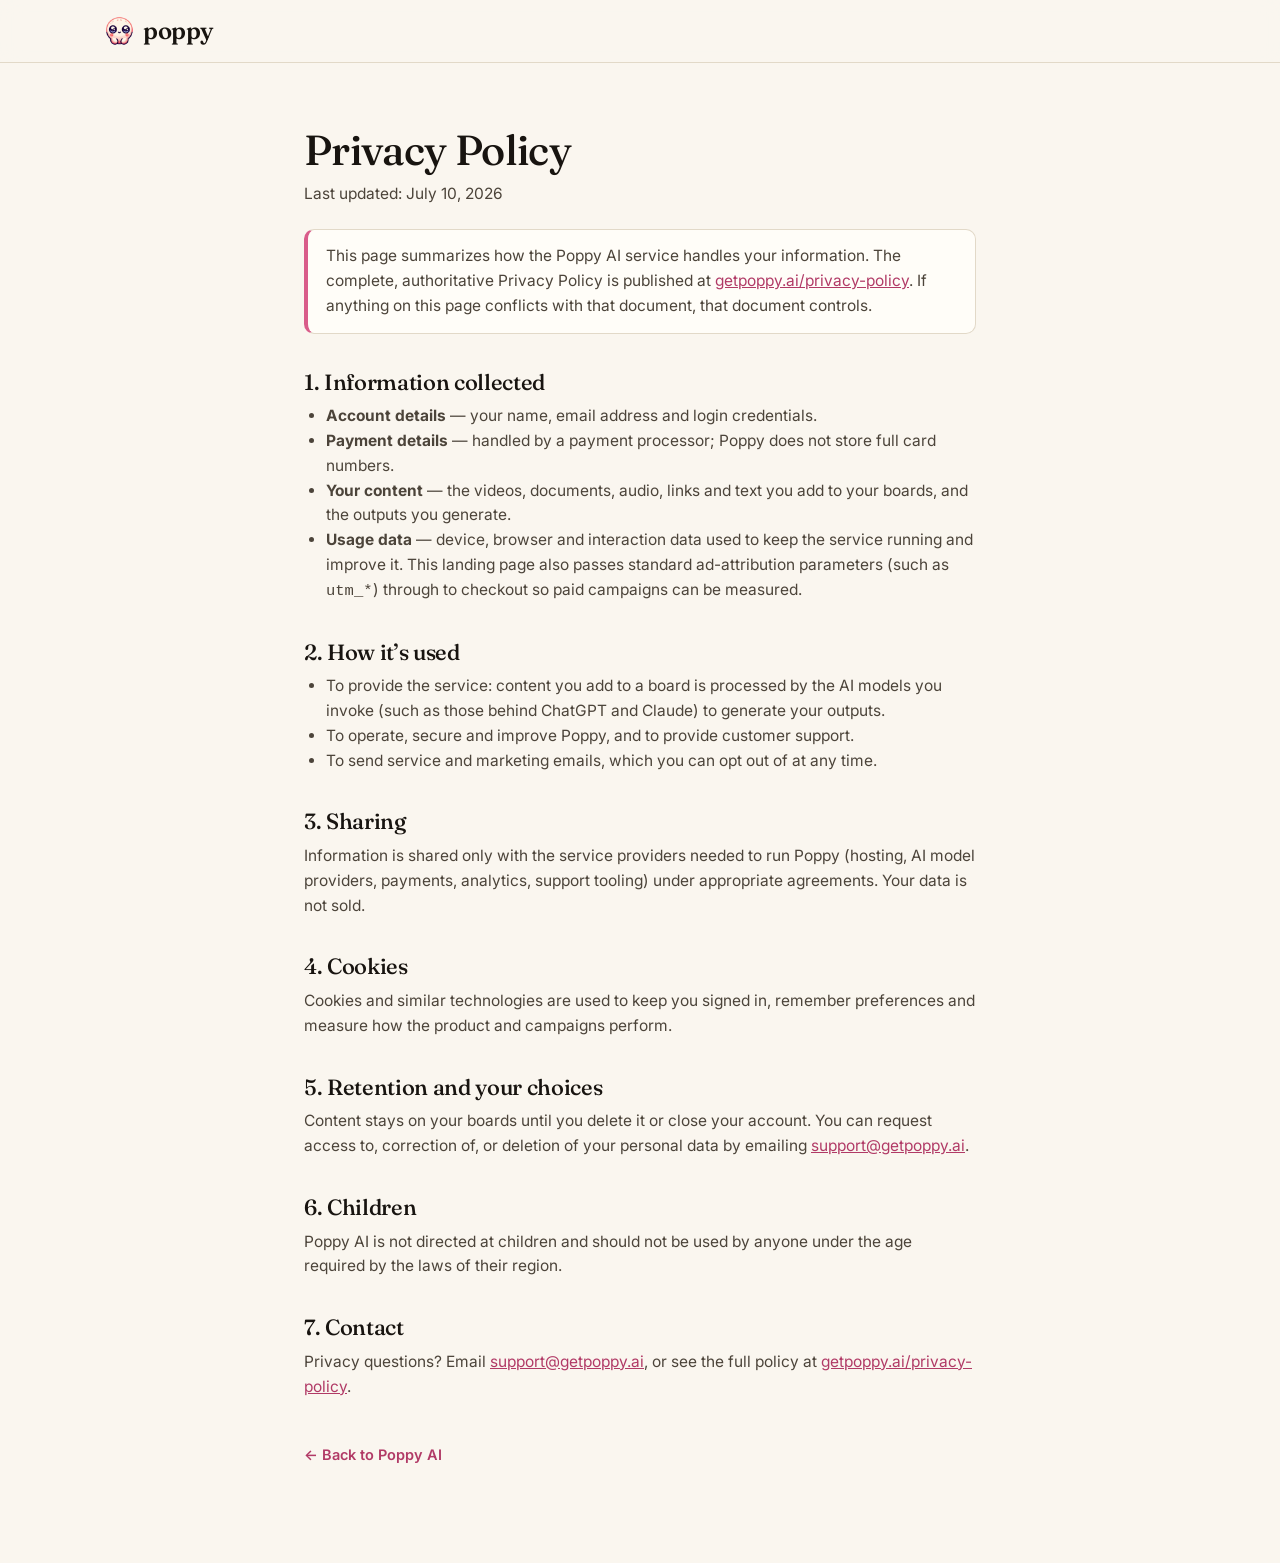
==== privacy.html @ 2a1e5ab4 "Rebrand to Poppy pink, add interactive demo board, autoplay video testimonials, legal pages - Warm p" ====
<!DOCTYPE html>
<html lang="en">
<head>
<meta charset="UTF-8">
<meta name="viewport" content="width=device-width, initial-scale=1.0">
<title>Privacy Policy — Poppy AI</title>
<meta name="description" content="Privacy Policy for Poppy AI.">
<meta name="robots" content="noindex">
<meta name="theme-color" content="#faf6ef">
<link rel="icon" type="image/png" href="poppy-logo.png">
<link rel="preconnect" href="https://fonts.googleapis.com">
<link rel="preconnect" href="https://fonts.gstatic.com" crossorigin>
<link href="https://fonts.googleapis.com/css2?family=Fraunces:opsz,wght@9..144,400;9..144,500;9..144,600&family=Inter:wght@400;500;600;700&display=swap" rel="stylesheet">
<link rel="stylesheet" href="styles.css">
</head>
<body>

<header class="nav">
  <div class="nav-inner">
    <a class="logo" href="index.html" aria-label="Poppy AI">
      <img class="logo-img" src="poppy-logo.png" alt="" width="30" height="30">
      poppy
    </a>
  </div>
</header>

<main class="wrap wrap-narrow legal">
  <h1>Privacy Policy</h1>
  <p class="legal-updated">Last updated: July 10, 2026</p>

  <p class="legal-note">This page summarizes how the Poppy AI service handles your information. The
  complete, authoritative Privacy Policy is published at
  <a href="https://getpoppy.ai/privacy-policy" target="_blank" rel="noopener">getpoppy.ai/privacy-policy</a>.
  If anything on this page conflicts with that document, that document controls.</p>

  <h2>1. Information collected</h2>
  <ul>
    <li><strong>Account details</strong> — your name, email address and login credentials.</li>
    <li><strong>Payment details</strong> — handled by a payment processor; Poppy does not store full
    card numbers.</li>
    <li><strong>Your content</strong> — the videos, documents, audio, links and text you add to your
    boards, and the outputs you generate.</li>
    <li><strong>Usage data</strong> — device, browser and interaction data used to keep the service
    running and improve it. This landing page also passes standard ad-attribution parameters
    (such as <code>utm_*</code>) through to checkout so paid campaigns can be measured.</li>
  </ul>

  <h2>2. How it’s used</h2>
  <ul>
    <li>To provide the service: content you add to a board is processed by the AI models you invoke
    (such as those behind ChatGPT and Claude) to generate your outputs.</li>
    <li>To operate, secure and improve Poppy, and to provide customer support.</li>
    <li>To send service and marketing emails, which you can opt out of at any time.</li>
  </ul>

  <h2>3. Sharing</h2>
  <p>Information is shared only with the service providers needed to run Poppy (hosting, AI model
  providers, payments, analytics, support tooling) under appropriate agreements. Your data is not
  sold.</p>

  <h2>4. Cookies</h2>
  <p>Cookies and similar technologies are used to keep you signed in, remember preferences and
  measure how the product and campaigns perform.</p>

  <h2>5. Retention and your choices</h2>
  <p>Content stays on your boards until you delete it or close your account. You can request access
  to, correction of, or deletion of your personal data by emailing
  <a href="mailto:support@getpoppy.ai">support@getpoppy.ai</a>.</p>

  <h2>6. Children</h2>
  <p>Poppy AI is not directed at children and should not be used by anyone under the age required by
  the laws of their region.</p>

  <h2>7. Contact</h2>
  <p>Privacy questions? Email <a href="mailto:support@getpoppy.ai">support@getpoppy.ai</a>, or see the
  full policy at
  <a href="https://getpoppy.ai/privacy-policy" target="_blank" rel="noopener">getpoppy.ai/privacy-policy</a>.</p>

  <a class="legal-back" href="index.html">&larr; Back to Poppy AI</a>
</main>

</body>
</html>
---- styles.css ----
/* ============ TOKENS — warm paper + Poppy pink ============ */
:root{
  --paper:#faf6ef;
  --paper-2:#f3ecdf;
  --ink:#181410;
  --ink-soft:#4c443a;
  --pink:#f7b1c7;
  --pink-deep:#d95c8a;
  --rose:#b13a66;
  --blue:#2547f4;
  --line:#e2d9c8;
  --card:#fffdf8;
  --serif:"Fraunces",Georgia,serif;
  --sans:"Inter",-apple-system,BlinkMacSystemFont,sans-serif;
  --mono:ui-monospace,"SF Mono",Menlo,Consolas,monospace;
  --shadow:0 1px 2px rgba(24,20,16,.06),0 8px 24px -12px rgba(24,20,16,.18);
  --radius:14px;
}
*{margin:0;padding:0;box-sizing:border-box}
html{scroll-behavior:smooth;background:var(--paper)}
body{
  font-family:var(--sans);
  background:transparent;
  color:var(--ink);
  line-height:1.6;
  font-size:16.5px;
  -webkit-font-smoothing:antialiased;
}

/* ---- scroll-story background layer ---- */
#bg-story{
  position:fixed;inset:0;width:100vw;height:100vh;
  z-index:-1;pointer-events:none;
}

/* ---- story rail ---- */
.story-rail{
  position:fixed;right:28px;top:50%;transform:translateY(-50%);
  z-index:40;display:flex;flex-direction:column;gap:30px;
}
.story-rail::before{
  content:"";position:absolute;left:4.5px;top:12px;bottom:12px;
  width:1px;background:var(--line);
}
.story-stage{display:flex;align-items:center;gap:12px;position:relative}
.story-dot{
  width:10px;height:10px;border-radius:50%;flex-shrink:0;
  background:var(--paper);border:1.5px solid #c9bda8;
  transition:background .4s ease,border-color .4s ease,box-shadow .4s ease;
}
.story-label{
  font-family:var(--mono);font-size:11px;letter-spacing:.08em;
  color:#a89d8d;transition:color .4s ease;
}
.story-stage.on .story-dot{
  background:var(--pink-deep);border-color:var(--pink-deep);
  box-shadow:0 0 10px rgba(217,92,138,.55);
}
.story-stage.on .story-label{color:var(--rose)}
@media (max-width:1240px){.story-rail{display:none}}
::selection{background:var(--pink);color:var(--ink)}
.wrap{max-width:1120px;margin:0 auto;padding:0 24px}
.wrap-narrow{max-width:720px}
h1,h2,h3{line-height:1.12;letter-spacing:-.015em}
em{font-family:var(--serif);font-style:italic}
mark{background:linear-gradient(transparent 55%, #ffd1e2 55%);color:inherit;padding:0 2px;font-weight:600}

/* ============ BUTTONS — light Poppy pink ============ */
.btn{
  display:inline-block;
  background:var(--pink);
  color:var(--ink);
  font-weight:700;
  text-decoration:none;
  padding:13px 26px;
  border-radius:999px;
  border:1.5px solid var(--pink-deep);
  box-shadow:0 2px 0 var(--pink-deep),0 10px 20px -10px rgba(217,92,138,.5);
  transition:transform .15s ease,box-shadow .15s ease,filter .15s ease;
  white-space:nowrap;
  cursor:pointer;
}
.btn:hover{transform:translateY(-2px);filter:brightness(1.03);box-shadow:0 4px 0 var(--pink-deep),0 14px 26px -10px rgba(217,92,138,.55)}
.btn:active{transform:translateY(0);box-shadow:0 1px 0 var(--pink-deep)}
.btn-sm{padding:9px 20px;font-size:14.5px}
.btn.pulse{animation:cta-pulse 1.1s ease-out 2}
@keyframes cta-pulse{
  0%{box-shadow:0 2px 0 var(--pink-deep),0 10px 20px -10px rgba(217,92,138,.5),0 0 0 0 rgba(217,92,138,.4)}
  100%{box-shadow:0 2px 0 var(--pink-deep),0 10px 20px -10px rgba(217,92,138,.5),0 0 0 20px rgba(217,92,138,0)}
}
.btn-lg{padding:16px 34px;font-size:17.5px}
.btn-block{display:block;text-align:center}

/* ============ ANNOUNCEMENT BAR ============ */
.announce{
  background:var(--ink);text-align:center;
  padding:9px 16px;font-size:13.5px;
}
.announce a{color:var(--paper);text-decoration:none;font-weight:500}
.announce a:hover{text-decoration:underline}

/* ============ NAV ============ */
.nav{
  position:sticky;top:0;z-index:50;
  background:rgba(250,246,239,.85);
  backdrop-filter:blur(12px);
  border-bottom:1px solid var(--line);
}
.nav-inner{max-width:1120px;margin:0 auto;padding:12px 24px;display:flex;align-items:center;gap:32px}
.logo{
  font-family:var(--serif);font-weight:600;font-size:24px;
  color:var(--ink);text-decoration:none;
  display:flex;align-items:center;gap:9px;letter-spacing:-.02em;
}
.logo-img{display:block;width:30px;height:30px}
.nav-links{margin-left:auto;display:flex;gap:28px}
.nav-links a{color:var(--ink-soft);text-decoration:none;font-size:15px;font-weight:500}
.nav-links a:hover{color:var(--ink)}

/* ============ HERO ============ */
.hero{padding:68px 0 88px;overflow:hidden}
.hero-grid{display:grid;grid-template-columns:1.05fr .95fr;gap:56px;align-items:center}
.eyebrow{
  display:inline-block;font-size:13px;font-weight:600;letter-spacing:.08em;
  text-transform:uppercase;color:var(--rose);
  border:1px solid rgba(217,92,138,.4);
  border-radius:999px;padding:6px 14px;margin-bottom:22px;background:#fff;
}
.hero h1{font-family:var(--serif);font-weight:500;font-size:clamp(34px,4.6vw,54px)}
.hero h1 em{color:var(--rose)}
.lede{font-size:19px;color:var(--ink-soft);margin:22px 0 30px;max-width:34em}
.cta-note{font-size:14px;color:var(--ink-soft);margin-top:12px}

/* ---- low-friction email form ---- */
.cta-form{
  display:flex;gap:10px;max-width:530px;
  background:#fff;border:1.5px solid var(--line);border-radius:999px;
  padding:6px;box-shadow:var(--shadow);
}
.cta-form input{
  flex:1;min-width:0;border:none;outline:none;background:transparent;
  font-family:var(--sans);font-size:16px;padding:8px 8px 8px 18px;color:var(--ink);
}
.cta-form input::placeholder{color:#a89d8d}
.cta-form .btn{border-radius:999px;flex-shrink:0}
.cta-form:focus-within{border-color:var(--pink-deep)}

/* ---- proof row: Trustpilot + demo link ---- */
.hero-proof{display:flex;align-items:center;gap:26px;flex-wrap:wrap;margin-top:26px}
.tp-badge{
  display:inline-flex;align-items:center;gap:9px;
  text-decoration:none;color:var(--ink);font-size:14.5px;
}
.tp-badge:hover .tp-meta{text-decoration:underline}
.tp-star{
  width:26px;height:26px;border-radius:5px;background:#00b67a;
  display:inline-flex;align-items:center;justify-content:center;flex-shrink:0;
}
.tp-badge strong{font-weight:700;letter-spacing:-.01em}
.tp-meta{color:var(--ink-soft)}
.demo-link{
  display:inline-flex;align-items:center;gap:9px;
  background:none;border:none;cursor:pointer;
  font-family:var(--sans);font-size:14.5px;font-weight:600;color:var(--ink);
  padding:0;
}
.demo-link:hover{color:var(--rose)}
.demo-link-btn{
  width:26px;height:26px;border-radius:50%;background:var(--pink);color:var(--ink);
  border:1px solid var(--pink-deep);
  display:inline-flex;align-items:center;justify-content:center;flex-shrink:0;
}
.demo-link-btn svg{margin-left:1.5px}

/* ---- logo bar ---- */
.logo-bar{
  display:flex;align-items:center;justify-content:center;gap:40px;flex-wrap:wrap;
  margin-top:56px;
}
.logo-bar-label{font-size:13px;color:var(--ink-soft);letter-spacing:.05em;text-transform:uppercase;font-weight:600}
.brand{
  display:inline-flex;align-items:center;gap:8px;
  font-weight:700;font-size:21px;letter-spacing:-.02em;
  color:#8a7f6e;opacity:.9;
}
.brand-notion{font-family:var(--sans)}
.brand-speechify{font-weight:600}
.brand-whop{font-weight:800}

/* ---- scroll cue ---- */
.scroll-cue{
  display:flex;justify-content:center;margin-top:44px;
  color:var(--pink-deep);opacity:.8;
}
.scroll-cue svg{animation:cue-bob 1.8s ease-in-out infinite}
.scroll-cue:hover{opacity:1}
@keyframes cue-bob{0%,100%{transform:translateY(0)}50%{transform:translateY(8px)}}

/* ---- stats bar ---- */
.stats{padding:0;background:transparent}
.stats-grid{
  display:grid;grid-template-columns:repeat(4,1fr);gap:18px;
  border-top:1px solid var(--line);border-bottom:1px solid var(--line);
  padding-top:34px;padding-bottom:34px;
}
.stat{text-align:center}
.stat strong{
  display:block;font-family:var(--serif);font-weight:500;
  font-size:clamp(26px,3vw,38px);letter-spacing:-.02em;color:var(--rose);
}
.stat span{font-size:13.5px;color:var(--ink-soft)}

/* ---- interactive canvas board ---- */
.hero-visual{position:relative}
.canvas{
  position:relative;height:462px;
  background:
    radial-gradient(circle, #d9d0bf 1px, transparent 1px) 0 0/22px 22px,
    var(--card);
  border:1px solid var(--line);border-radius:20px;
  box-shadow:var(--shadow);
  overflow:hidden;
}
.board-toolbar{
  position:absolute;top:10px;left:10px;right:10px;z-index:3;
  background:rgba(255,253,248,.92);backdrop-filter:blur(6px);
  border:1px solid var(--line);border-radius:12px;
  padding:8px 12px 10px;
}
.board-hint{
  display:block;font-family:var(--mono);font-size:10.5px;letter-spacing:.05em;
  color:#a89d8d;margin-bottom:7px;text-transform:uppercase;
}
.chip-row{display:flex;gap:7px;flex-wrap:wrap}
.chip{
  font-family:var(--sans);font-size:12px;font-weight:600;
  background:#fff;color:var(--ink-soft);
  border:1px solid var(--line);border-radius:999px;
  padding:5px 12px;cursor:pointer;
  transition:background .15s ease,color .15s ease,border-color .15s ease,transform .15s ease;
}
.chip:hover{border-color:var(--pink-deep);color:var(--ink);transform:translateY(-1px)}
.chip.on{background:var(--pink);color:var(--ink);border-color:var(--pink-deep)}
.canvas-lines{position:absolute;inset:0;width:100%;height:100%;z-index:1}
.canvas-lines path{
  stroke:var(--pink-deep);stroke-width:2;stroke-dasharray:6 6;opacity:0;
  transition:opacity .4s ease;
}
.canvas-lines path.on{opacity:.6;animation:line-flow 1s linear infinite}
@keyframes line-flow{to{stroke-dashoffset:-12}}
.node{
  position:absolute;background:#fff;border:1px solid var(--line);
  border-radius:12px;padding:11px 13px;font-size:12.5px;
  box-shadow:var(--shadow);line-height:1.4;z-index:2;
}
.node[data-slot]{
  opacity:0;transform:scale(.6);pointer-events:none;
  transition:opacity .35s cubic-bezier(.34,1.56,.64,1),transform .35s cubic-bezier(.34,1.56,.64,1);
}
.node[data-slot].on{opacity:1;transform:scale(1) var(--tilt,rotate(0deg))}
.node-tag{
  display:inline-block;font-size:10px;font-weight:700;letter-spacing:.04em;
  background:#111;color:#fff;border-radius:5px;padding:2px 8px;margin-bottom:7px;
}
.tag-pdf{background:var(--pink-deep)}
.tag-voice{background:var(--blue)}
.tag-reel{background:#2f8a5d}
.node-video{top:64px;left:14px;width:158px;--tilt:rotate(-1.5deg)}
.node-video .thumb{height:64px;border-radius:8px;background:linear-gradient(135deg,#2a2118,#5c452c);margin-bottom:7px;position:relative}
.node-video .thumb::after{content:"";position:absolute;inset:0;margin:auto;width:0;height:0;border-left:13px solid #fff;border-top:8px solid transparent;border-bottom:8px solid transparent}
.node-pdf{top:194px;left:10px;width:158px;--tilt:rotate(1deg)}
.node-pdf span{color:var(--ink-soft);font-size:11px}
.node-voice{top:298px;left:22px;width:152px;--tilt:rotate(-1deg)}
.wave{display:flex;align-items:center;gap:3px;height:24px}
.wave i{width:3px;background:var(--blue);border-radius:2px;animation:wave 1.1s ease-in-out infinite}
.wave i:nth-child(odd){height:60%}
.wave i:nth-child(even){height:100%}
.wave i:nth-child(3n){height:35%;animation-delay:.2s}
.wave i:nth-child(4n){animation-delay:.4s}
@keyframes wave{0%,100%{transform:scaleY(1)}50%{transform:scaleY(.5)}}
.node-reel{top:368px;left:192px;width:150px;--tilt:rotate(1.2deg)}
.node-chat{top:88px;right:12px;width:220px;padding:0;overflow:hidden}
.chat-head{
  font-size:10.5px;font-weight:600;padding:8px 11px;border-bottom:1px solid var(--line);
  display:flex;align-items:center;gap:7px;background:var(--paper);color:var(--ink-soft);
}
.chat-head img{flex-shrink:0}
.chat-bubble{margin:9px 11px;padding:8px 11px;border-radius:10px;font-size:11.8px}
.chat-bubble.user{background:var(--paper-2)}
.chat-bubble.ai{
  background:#fdeef4;border:1px solid #f2c3d4;
  min-height:38px;white-space:pre-line;
}
.gen-btn{
  display:block;width:calc(100% - 22px);margin:4px 11px 11px;
  background:var(--pink);color:var(--ink);border:1px solid var(--pink-deep);
  font-family:var(--sans);font-weight:700;font-size:12.5px;
  border-radius:8px;padding:8px 10px;cursor:pointer;
  transition:transform .15s ease,filter .15s ease;
}
.gen-btn:hover{transform:translateY(-1px);filter:brightness(1.04)}
.gen-btn:active{transform:translateY(0)}
.cursor{
  position:absolute;display:flex;align-items:center;gap:4px;font-size:11px;font-weight:600;z-index:2;
}
.cursor span{background:#fff;border:1px solid var(--line);border-radius:999px;padding:1px 8px;box-shadow:var(--shadow)}
.cursor-a{top:60px;right:250px;animation:drift-a 7s ease-in-out infinite}
.cursor-b{bottom:44px;right:44px;animation:drift-b 9s ease-in-out infinite}
@keyframes drift-a{0%,100%{transform:translate(0,0)}50%{transform:translate(-30px,24px)}}
@keyframes drift-b{0%,100%{transform:translate(0,0)}50%{transform:translate(22px,-30px)}}
.typing-caret::after{content:"";display:inline-block;width:2px;height:1em;vertical-align:-2px;margin-left:1px;background:var(--pink-deep);animation:blink 1s step-end infinite}
@keyframes blink{50%{opacity:0}}

/* ============ SECTIONS ============ */
section{padding:88px 0}
.section-title{
  font-family:var(--serif);font-weight:500;
  font-size:clamp(28px,3.4vw,40px);max-width:22em;
}
.section-sub{color:var(--ink-soft);font-size:18px;margin-top:14px;max-width:36em}

/* ---- mono section tags ---- */
.sec-tag{
  font-family:var(--mono);font-size:12.5px;letter-spacing:.06em;
  color:var(--rose);margin-bottom:14px;
}
.sec-tag-dark{color:var(--pink)}

/* ---- pain: old way vs new way ---- */
.pain{background:rgba(243,236,223,.72);border-top:1px solid var(--line);border-bottom:1px solid var(--line)}
.ways-grid{display:grid;grid-template-columns:1fr 1fr;gap:20px;margin-top:44px}
.way{
  border-radius:var(--radius);padding:30px 28px;
  border:1px solid var(--line);box-shadow:var(--shadow);
}
.way-old{background:#faeaef;border-color:#eec3d2}
.way-new{background:var(--card)}
.way-label{
  display:inline-block;font-family:var(--mono);font-size:12px;font-weight:600;
  letter-spacing:.05em;text-transform:uppercase;
  border-radius:999px;padding:5px 13px;margin-bottom:16px;
}
.way-old .way-label{background:#f4cfdd;color:var(--rose)}
.way-new .way-label{background:#e3ecdd;color:#3a5a40}
.way h3{font-size:21px;margin-bottom:14px}
.way ul{list-style:none}
.way li{
  padding:8px 0 8px 30px;position:relative;
  font-size:15.5px;color:var(--ink-soft);line-height:1.5;
}
.way li::before{
  position:absolute;left:2px;top:8px;
  font-weight:700;font-size:15px;
}
.way-old li::before{content:"✗";color:var(--rose)}
.way-new li::before{content:"✓";color:#3a5a40}

/* ---- benefits ---- */
.benefits{background:transparent}
.benefits-grid{display:grid;grid-template-columns:repeat(3,1fr);gap:36px;margin-top:52px}
.benefit-icon{
  width:46px;height:46px;border-radius:14px;background:var(--pink);color:var(--ink);
  border:1px solid var(--pink-deep);
  display:flex;align-items:center;justify-content:center;margin-bottom:18px;
  box-shadow:0 8px 20px -8px rgba(217,92,138,.45);
}
.benefit h3{font-size:20px;margin-bottom:9px}
.benefit p{color:var(--ink-soft);font-size:15.5px}
.pain-pivot{
  margin-top:48px;font-size:clamp(20px,2.4vw,26px);
  font-family:var(--serif);max-width:28em;
}
.pain-pivot em{color:var(--rose)}

/* ---- how ---- */
.steps{display:grid;grid-template-columns:repeat(3,1fr);gap:36px;margin-top:52px}
.steps{counter-reset:stepn}
.step{position:relative;counter-increment:stepn}
.step::before{
  content:"0" counter(stepn);
  position:absolute;top:-38px;right:-6px;
  font-family:var(--serif);font-weight:500;font-size:130px;line-height:1;
  color:rgba(24,20,16,.055);pointer-events:none;
}
.step-badge{
  width:40px;height:40px;border-radius:50%;background:var(--ink);color:var(--paper);
  font-family:var(--serif);font-size:19px;display:flex;align-items:center;justify-content:center;
  margin-bottom:18px;
}
.step h3{font-size:20px;margin-bottom:10px}
.step p{color:var(--ink-soft);font-size:15.5px}

/* ---- uses (dark bento) ---- */
.uses{
  background:
    radial-gradient(ellipse 60% 45% at 50% 0%, rgba(217,92,138,.16), transparent),
    radial-gradient(circle, rgba(250,246,239,.07) 1px, transparent 1px) 0 0/26px 26px,
    var(--ink);
  color:var(--paper);
  border-radius:32px;margin:24px 18px;overflow:hidden;
}
.uses .section-title{color:var(--paper)}
.uses-sub{color:rgba(250,246,239,.6);font-size:17px;margin-top:12px}
.grad{
  background:linear-gradient(92deg,#f8c0d2 5%,#f06a9b 40%,#8f9dff 95%);
  -webkit-background-clip:text;background-clip:text;color:transparent;
}
.uses-grid{display:grid;grid-template-columns:repeat(3,1fr);gap:16px;margin-top:48px}
.use{
  position:relative;
  border:1px solid rgba(250,246,239,.14);border-radius:var(--radius);
  padding:26px 24px;background:rgba(250,246,239,.04);
  overflow:hidden;
}
.use::before{
  content:"";position:absolute;inset:0;border-radius:inherit;
  background:radial-gradient(220px circle at var(--mx,50%) var(--my,50%), rgba(247,177,199,.16), transparent 65%);
  opacity:0;transition:opacity .25s ease;pointer-events:none;
}
.use:hover::before{opacity:1}
.use:hover{border-color:rgba(247,177,199,.45)}
.use h3{font-family:var(--serif);font-weight:500;font-size:21px;margin-bottom:8px;color:#f8c0d2}
.use p{font-size:15px;color:rgba(250,246,239,.75)}
.use em{color:var(--paper)}
.use-wide{grid-column:span 2;display:flex;flex-direction:column}
.use-term{
  margin-top:auto;padding-top:18px;
  font-family:var(--mono);font-size:12.5px;line-height:2;
  color:rgba(250,246,239,.65);
  display:flex;flex-direction:column;
}
.term-prompt{color:#f06a9b;margin-right:8px}
.term-ok{color:#5fd39a}

/* ---- results marquee ---- */
.marquee{
  overflow:hidden;background:var(--ink);
  padding:16px 0;border-top:1px solid var(--line);
}
.marquee-track{
  display:flex;align-items:center;gap:34px;width:max-content;
  animation:marquee 36s linear infinite;
}
.marquee:hover .marquee-track{animation-play-state:paused}
.marquee span{
  font-family:var(--serif);font-size:17px;color:var(--paper);
  white-space:nowrap;
}
.marquee i{color:var(--pink);font-style:normal;font-size:13px}
@keyframes marquee{to{transform:translateX(-50%)}}

/* ---- video testimonials ---- */
.vt-grid{
  display:grid;grid-template-columns:repeat(4,1fr);gap:16px;
  margin-top:48px;
}
.vt-card{
  display:flex;flex-direction:column;text-align:left;
  background:var(--card);border:1px solid var(--line);border-radius:var(--radius);
  padding:0;overflow:hidden;cursor:pointer;
  font-family:var(--sans);color:var(--ink);
  box-shadow:var(--shadow);
  transition:transform .2s ease,border-color .2s ease,box-shadow .2s ease;
}
.vt-card:hover{transform:translateY(-4px);border-color:var(--pink-deep);box-shadow:0 2px 4px rgba(24,20,16,.06),0 16px 34px -14px rgba(217,92,138,.35)}
.vt-thumb{position:relative;display:block;aspect-ratio:16/9;overflow:hidden;background:#161311}
.vt-thumb img{width:100%;height:100%;object-fit:cover;display:block;transition:transform .3s ease}
.vt-card:hover .vt-thumb img{transform:scale(1.04)}
.vt-playbtn{
  position:absolute;inset:0;margin:auto;width:46px;height:46px;
  border-radius:50%;background:var(--pink);color:var(--ink);
  border:1px solid var(--pink-deep);
  display:flex;align-items:center;justify-content:center;
  box-shadow:0 8px 24px rgba(24,20,16,.45);
  transition:transform .2s ease;
}
.vt-playbtn svg{margin-left:2px}
.vt-card:hover .vt-playbtn{transform:scale(1.1)}
.vt-meta{display:flex;flex-direction:column;gap:3px;padding:14px 16px 16px}
.vt-meta strong{font-size:14.5px;font-weight:600;line-height:1.35}
.vt-meta span{font-size:12.5px;color:var(--ink-soft)}

/* ---- results masonry ---- */
.masonry{columns:3;column-gap:20px;margin-top:44px}
.t-card{
  break-inside:avoid;background:var(--card);border:1px solid var(--line);
  border-radius:var(--radius);padding:26px;margin-bottom:20px;box-shadow:var(--shadow);
}
.t-card:nth-child(3n+1){transform:rotate(-.4deg)}
.t-card:nth-child(3n+2){transform:rotate(.35deg)}
.t-card blockquote{font-family:var(--serif);font-size:19px;line-height:1.45}
.t-accent{background:#fdeef4;border-color:#f2c3d4}
.t-card figcaption{display:flex;align-items:center;gap:12px;margin-top:18px}
.t-card figcaption div{display:flex;flex-direction:column;line-height:1.35}
.t-card strong{font-size:14.5px}
.t-card figcaption span:not(.avatar){font-size:13px;color:var(--ink-soft)}
.avatar{
  width:38px;height:38px;border-radius:50%;flex-shrink:0;
  display:flex;align-items:center;justify-content:center;
  color:#fff;font-weight:700;font-size:15px;
}
.av-1{background:#3a5a40}.av-2{background:var(--pink-deep)}.av-3{background:#6d5a8f}
.av-4{background:#1f4e79}.av-5{background:#a75d2b}.av-6{background:#31708e}.av-7{background:#7a3b4f}

/* ---- founder ---- */
.founder{background:transparent}
.founder-grid{display:grid;grid-template-columns:1fr 1.1fr;gap:56px;align-items:center}
.founder-video{
  position:relative;display:block;width:100%;aspect-ratio:16/10;border-radius:18px;
  background:#161311;
  border:1px solid var(--line);box-shadow:var(--shadow);
  overflow:hidden;cursor:pointer;padding:0;
}
.founder-poster{position:absolute;inset:0;width:100%;height:100%;object-fit:cover;opacity:.9;transition:opacity .2s ease,transform .3s ease}
.founder-video:hover .founder-poster{opacity:1;transform:scale(1.02)}
.founder-video::after{
  content:"";position:absolute;inset:0;
  background:linear-gradient(to top, rgba(22,19,17,.5), transparent 45%);
}
.play-btn{
  position:absolute;inset:0;margin:auto;width:74px;height:74px;z-index:1;
  border-radius:50%;background:var(--pink);color:var(--ink);
  border:1.5px solid var(--pink-deep);
  display:flex;align-items:center;justify-content:center;
  box-shadow:0 8px 30px rgba(0,0,0,.4);
  transition:transform .2s ease;
}
.founder-video:hover .play-btn{transform:scale(1.08)}
.play-btn svg{margin-left:4px}
.founder-video-tag{
  position:absolute;left:16px;bottom:14px;z-index:1;
  background:rgba(250,246,239,.92);border-radius:999px;padding:5px 14px;
  font-size:12.5px;font-weight:600;color:var(--ink);
}
.founder-copy blockquote{
  font-family:var(--serif);font-size:clamp(21px,2.4vw,27px);line-height:1.4;
  margin:18px 0 20px;
}
.founder-sig{font-size:15px;color:var(--ink-soft)}
.founder-sig strong{color:var(--ink)}

/* ---- pricing ---- */
.pricing{background:rgba(243,236,223,.72);border-top:1px solid var(--line);border-bottom:1px solid var(--line)}
.pricing-grid{display:grid;grid-template-columns:1fr 1fr;gap:60px;align-items:start}
.replace-list{list-style:none;margin:34px 0;max-width:26em}
.replace-list li{
  display:flex;justify-content:space-between;padding:12px 2px;
  border-bottom:1px dashed var(--line);font-size:16px;
}
.replace-list s{color:var(--ink-soft)}
.replace-list .total{font-weight:700;border-bottom:none;padding-top:16px}
.replace-list .total s{color:var(--rose)}
.guarantee{
  background:var(--card);border:1px solid var(--line);border-left:4px solid var(--pink-deep);
  border-radius:10px;padding:18px 20px;font-size:15px;color:var(--ink-soft);max-width:30em;
}
.guarantee strong{color:var(--ink)}
.price-card{
  background:var(--card);border:1.5px solid var(--ink);border-radius:20px;
  padding:38px 36px;box-shadow:6px 6px 0 var(--ink);
}

/* Animated gradient ring on the price card */
@property --angle{syntax:"<angle>";initial-value:0deg;inherits:false}
.price-card.glow{
  border:3px solid transparent;
  background:
    linear-gradient(var(--card),var(--card)) padding-box,
    conic-gradient(from var(--angle),
      var(--pink-deep) 0%, #f8c0d2 22%, var(--blue) 48%, #f8c0d2 72%, var(--pink-deep) 100%) border-box;
  animation:ring-spin 6s linear infinite;
  box-shadow:
    0 10px 40px -12px rgba(217,92,138,.4),
    0 24px 60px -30px rgba(37,71,244,.3);
}
@keyframes ring-spin{to{--angle:360deg}}
.price-label{font-size:13px;font-weight:700;letter-spacing:.07em;text-transform:uppercase;color:var(--rose)}
.price{font-family:var(--serif);font-size:72px;font-weight:500;line-height:1;margin:14px 0 6px}
.price .cur{font-size:34px;vertical-align:super}
.price .per{font-size:20px;color:var(--ink-soft);font-family:var(--sans)}
.price-sub{color:var(--ink-soft);font-size:15px;margin-bottom:24px}
.includes{list-style:none;margin-bottom:28px}
.includes li{
  padding:9px 0 9px 30px;position:relative;font-size:15.5px;
  border-bottom:1px solid var(--paper-2);
}
.includes li::before{
  content:"";position:absolute;left:2px;top:14px;width:16px;height:16px;
  background:var(--pink-deep);border-radius:50%;
  -webkit-mask:url('data:image/svg+xml,<svg xmlns="http://www.w3.org/2000/svg" viewBox="0 0 16 16"><path fill="black" d="M8 0a8 8 0 1 0 0 16A8 8 0 0 0 8 0zm3.6 5.1L7.2 11l-2.8-2.6.9-1 1.8 1.6 3.5-4.7 1 .8z"/></svg>') center/contain no-repeat;
  mask:url('data:image/svg+xml,<svg xmlns="http://www.w3.org/2000/svg" viewBox="0 0 16 16"><path fill="black" d="M8 0a8 8 0 1 0 0 16A8 8 0 0 0 8 0zm3.6 5.1L7.2 11l-2.8-2.6.9-1 1.8 1.6 3.5-4.7 1 .8z"/></svg>') center/contain no-repeat;
}
.price-fine{text-align:center;font-size:13px;color:var(--ink-soft);margin-top:14px}

/* ---- faq ---- */
.faq details{border-bottom:1px solid var(--line)}
.faq .section-title{margin-bottom:36px}
.faq summary{
  cursor:pointer;font-weight:600;font-size:17.5px;padding:20px 36px 20px 0;
  list-style:none;position:relative;
}
.faq summary::-webkit-details-marker{display:none}
.faq summary::after{
  content:"+";position:absolute;right:4px;top:16px;
  font-family:var(--serif);font-size:26px;color:var(--pink-deep);
  transition:transform .2s ease;
}
.faq details[open] summary::after{transform:rotate(45deg)}
.faq details p{padding:0 0 22px;color:var(--ink-soft);max-width:40em}

/* ---- final ---- */
.final{
  background:
    radial-gradient(ellipse 55% 60% at 50% 110%, rgba(217,92,138,.26), transparent),
    radial-gradient(circle, rgba(250,246,239,.06) 1px, transparent 1px) 0 0/26px 26px,
    var(--ink);
  color:var(--paper);text-align:center;padding:110px 0;
  border-radius:32px 32px 0 0;margin:24px 18px 0;overflow:hidden;
}
.final h2{font-family:var(--serif);font-weight:500;font-size:clamp(30px,4vw,46px);letter-spacing:-.015em}
.final p{color:rgba(250,246,239,.72);font-size:18px;margin:20px auto 34px;max-width:32em}
.final-fine{font-size:14px !important;margin-top:18px !important;color:rgba(250,246,239,.55) !important}

.footer{background:var(--ink);border-top:1px solid rgba(250,246,239,.14);color:rgba(250,246,239,.5);font-size:13.5px;overflow:hidden}
.footer-wordmark{
  font-family:var(--serif);font-weight:600;letter-spacing:-.04em;
  font-size:clamp(90px,19vw,270px);line-height:.9;text-align:center;
  color:rgba(250,246,239,.07);user-select:none;
  margin:30px 0 -0.12em;
}
.footer-wordmark span{color:rgba(247,177,199,.4)}
.footer-inner{
  display:flex;justify-content:space-between;align-items:center;gap:20px;flex-wrap:wrap;
  padding-top:22px;padding-bottom:22px;position:relative;
}
.footer-col{display:flex;flex-direction:column;gap:3px}
.footer-contact{color:rgba(250,246,239,.72)}
.footer-links{display:flex;gap:22px}
.footer-links a{color:rgba(250,246,239,.6);text-decoration:none}
.footer-links a:hover{color:var(--paper)}
.footer-social{display:flex;gap:16px}
.footer-social a{color:rgba(250,246,239,.55)}
.footer-social a:hover{color:var(--paper)}

/* ---- sticky mobile CTA ---- */
.sticky-cta{
  display:none;position:fixed;left:0;right:0;bottom:0;z-index:60;
  background:rgba(250,246,239,.96);backdrop-filter:blur(10px);
  border-top:1px solid var(--line);
  padding:10px 16px calc(10px + env(safe-area-inset-bottom));
  align-items:center;justify-content:space-between;gap:12px;
}
.sticky-cta div{display:flex;flex-direction:column;line-height:1.3}
.sticky-cta strong{font-size:15px}
.sticky-cta span{font-size:12px;color:var(--ink-soft)}
.sticky-cta .btn{padding:11px 22px;font-size:15px}

/* ---- scroll-autoplay video + mini player ---- */
.av-slot{position:relative}
.vt-live{cursor:default}
.av-slot[data-autoplay]{cursor:pointer}
.av-wrap{position:absolute;inset:0;z-index:2;background:#000;overflow:hidden;border-radius:inherit}
.av-wrap[hidden]{display:none}
.av-wrap iframe{width:100%;height:100%;border:0;display:block}
.av-wrap.docked{
  position:fixed;inset:auto 20px 20px auto;
  width:min(320px,calc(100vw - 32px));aspect-ratio:16/9;
  z-index:90;border-radius:12px;
  border:1px solid var(--line);
  box-shadow:0 18px 50px rgba(24,20,16,.45);
}
.av-ctrl{position:absolute;top:8px;right:8px;display:flex;gap:6px;z-index:3}
.av-ctrl button{
  width:32px;height:32px;border-radius:50%;
  background:rgba(24,20,16,.72);color:#fff;border:none;cursor:pointer;
  display:flex;align-items:center;justify-content:center;
  font-size:19px;line-height:1;padding:0;
  transition:background .15s ease;
}
.av-ctrl button:hover{background:rgba(24,20,16,.95)}
.av-ctrl .av-mute svg{display:block}
.av-slot.playing .vt-playbtn,
.av-slot.playing .play-btn,
.av-slot.playing .founder-video-tag{display:none}
.founder-video.playing::after{content:none}

/* ---- legal pages (terms.html / privacy.html) ---- */
.legal{padding:64px 24px 96px}
.legal h1{font-family:var(--serif);font-weight:500;font-size:clamp(30px,4vw,42px);margin-bottom:8px}
.legal-updated{font-size:13.5px;color:var(--ink-soft);margin-bottom:8px}
.legal-note{
  background:var(--card);border:1px solid var(--line);border-left:4px solid var(--pink-deep);
  border-radius:10px;padding:14px 18px;font-size:14.5px;color:var(--ink-soft);
  margin:22px 0 34px;
}
.legal h2{font-family:var(--serif);font-weight:500;font-size:22px;margin:36px 0 10px}
.legal p,.legal li{color:var(--ink-soft);font-size:15.5px}
.legal ul{padding-left:22px;margin:10px 0}
.legal a{color:var(--rose)}
.legal-back{display:inline-block;margin-top:44px;font-size:14.5px;font-weight:600;color:var(--rose);text-decoration:none}
.legal-back:hover{text-decoration:underline}

/* ---- video modal ---- */
.video-modal{position:fixed;inset:0;z-index:100;display:flex;align-items:center;justify-content:center;padding:20px}
.video-modal[hidden]{display:none}
.vm-backdrop{position:absolute;inset:0;background:rgba(15,12,10,.86);backdrop-filter:blur(4px)}
.vm-frame{position:relative;width:min(960px,100%);z-index:1}
.vm-embed{aspect-ratio:16/9;border-radius:14px;overflow:hidden;background:#000;box-shadow:0 30px 80px rgba(0,0,0,.6)}
.vm-embed iframe{width:100%;height:100%;border:0;display:block}
.vm-close{
  position:absolute;top:-44px;right:0;
  background:none;border:none;color:var(--paper);font-size:34px;line-height:1;
  cursor:pointer;padding:4px 10px;
}
.vm-close:hover{color:var(--pink)}

/* ---- reveal on scroll ---- */
.reveal{opacity:0;transform:translateY(18px);transition:opacity .55s ease,transform .55s ease}
.reveal.in{opacity:1;transform:none}
@media (prefers-reduced-motion:reduce){
  .reveal{opacity:1;transform:none;transition:none}
  .wave i,.cursor-a,.cursor-b,.scroll-cue svg,
  .price-card.glow,.marquee-track,.btn.pulse,
  .canvas-lines path.on,.typing-caret::after{animation:none}
  .node[data-slot]{transition:none}
}

/* ============ RESPONSIVE ============ */
@media (max-width:960px){
  .hero-grid{grid-template-columns:1fr;gap:48px}
  .steps,.uses-grid{grid-template-columns:1fr 1fr}
  .benefits-grid{grid-template-columns:1fr;gap:28px}
  .masonry{columns:2}
  .vt-grid{grid-template-columns:1fr 1fr}
  .pricing-grid{grid-template-columns:1fr;gap:44px}
  .stats-grid{grid-template-columns:1fr 1fr;gap:26px}
  .founder-grid{grid-template-columns:1fr;gap:36px}
  .use-wide{grid-column:span 2}
}
@media (max-width:620px){
  body{font-size:16px}
  section{padding:64px 0}
  .hero{padding:44px 0 64px}
  .nav-links{display:none}
  .steps,.uses-grid,.ways-grid{grid-template-columns:1fr}
  .use-wide{grid-column:span 1}
  .masonry{columns:1}
  .vt-grid{grid-template-columns:1fr;gap:14px}
  .canvas{height:440px}
  .node-chat{width:196px;right:8px}
  .node-video{width:150px}
  .node-reel{left:150px;top:378px}
  .board-hint{display:none}
  .board-toolbar{padding:8px 10px}
  .lede{font-size:17.5px}
  .btn-lg{width:100%;text-align:center}
  .cta-form{flex-direction:column;border-radius:22px;padding:10px}
  .cta-form input{padding:12px 10px;text-align:center}
  .cta-form .btn{width:100%}
  .hero-proof{gap:16px}
  .logo-bar{gap:22px;margin-top:44px}
  .brand{font-size:17px}
  .announce{font-size:12.5px}
  .scroll-cue{margin-top:32px}
  .sticky-cta{display:flex}
  .final{padding:80px 0;margin:16px 10px 0;border-radius:24px 24px 0 0}
  .uses{margin:16px 10px;border-radius:24px}
  .step::before{font-size:96px;top:-26px}
  .marquee span{font-size:15px}
  .footer-wordmark{font-size:clamp(70px,22vw,120px)}
  .price-card{padding:30px 24px}
  .price{font-size:58px}
  .footer{padding-bottom:76px}
  .vm-close{top:-40px}
  .av-wrap.docked{inset:auto 12px 84px auto;width:236px}
}
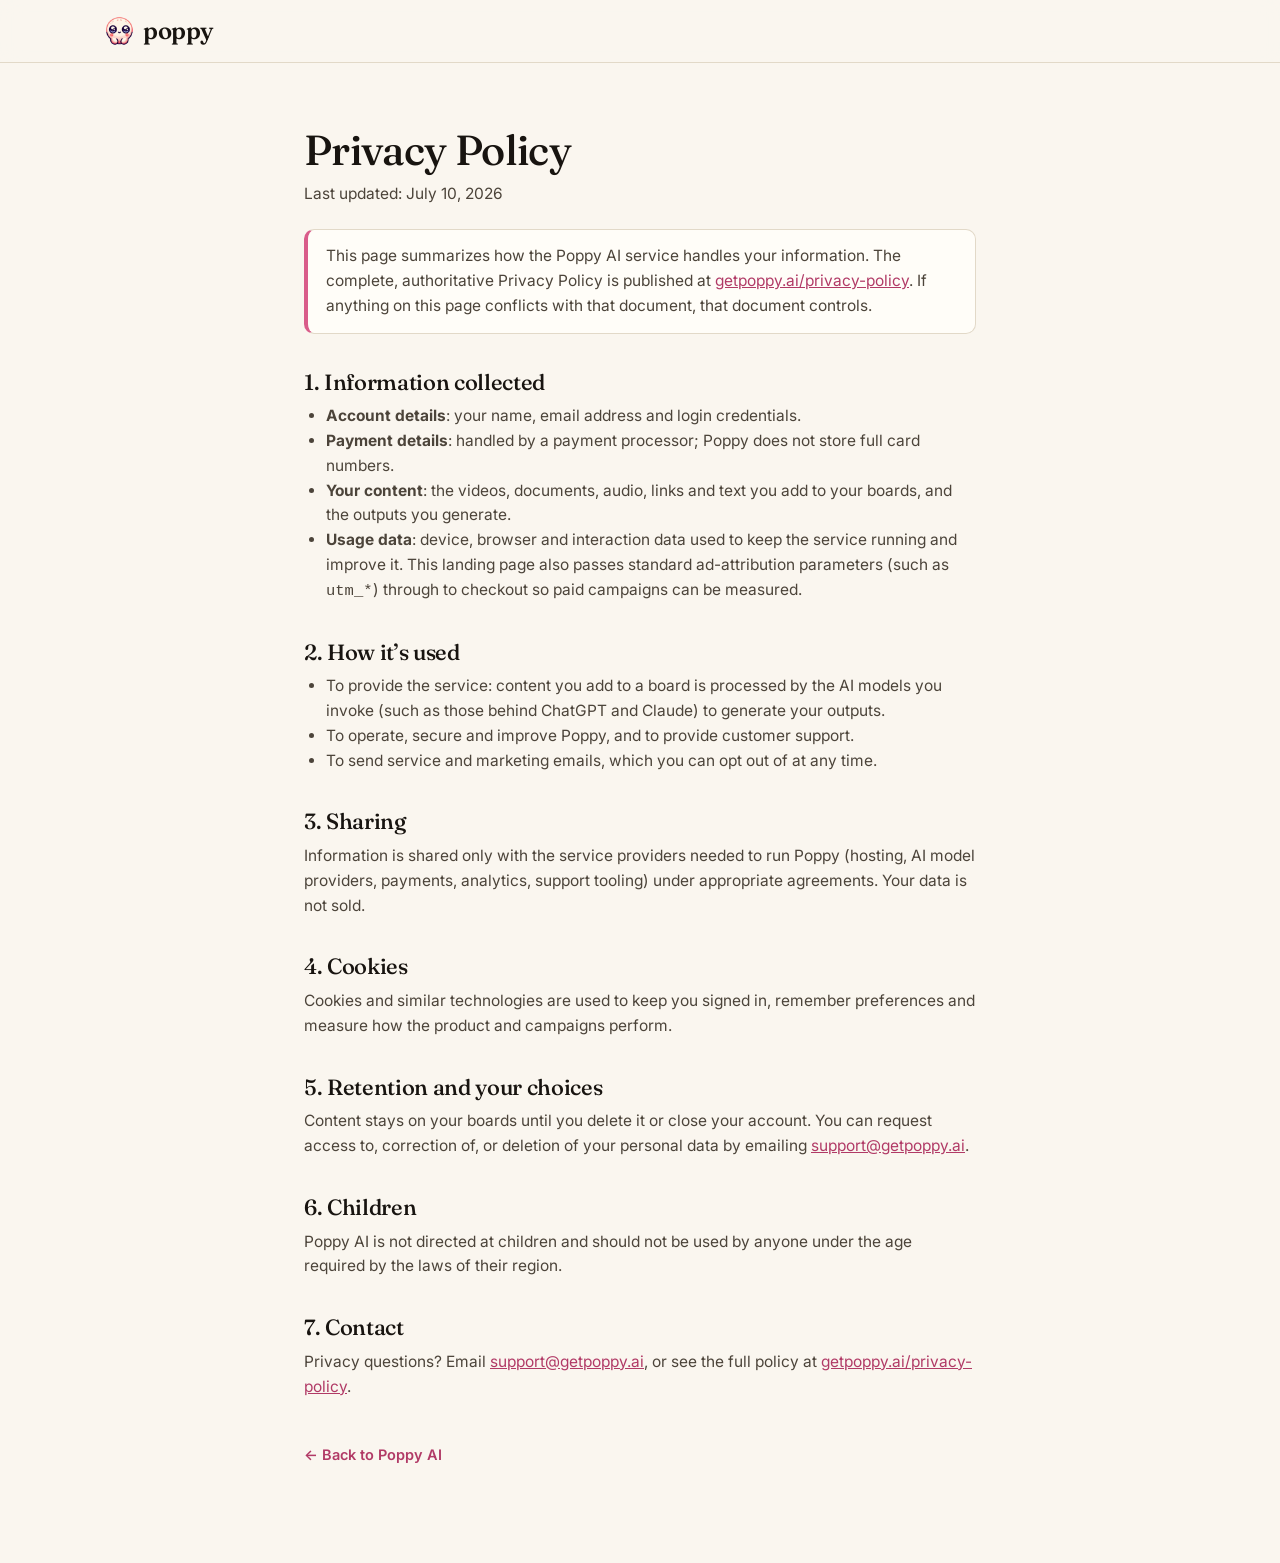
==== commit 8cb05f58: "Pre-submission fixes: em dashes, unverified claims, autoplay weight - Remove every em dash from user" ====
--- a/privacy.html
+++ b/privacy.html
@@ -3,7 +3,7 @@
 <head>
 <meta charset="UTF-8">
 <meta name="viewport" content="width=device-width, initial-scale=1.0">
-<title>Privacy Policy — Poppy AI</title>
+<title>Privacy Policy · Poppy AI</title>
 <meta name="description" content="Privacy Policy for Poppy AI.">
 <meta name="robots" content="noindex">
 <meta name="theme-color" content="#faf6ef">
@@ -35,12 +35,12 @@
 
   <h2>1. Information collected</h2>
   <ul>
-    <li><strong>Account details</strong> — your name, email address and login credentials.</li>
-    <li><strong>Payment details</strong> — handled by a payment processor; Poppy does not store full
+    <li><strong>Account details</strong>: your name, email address and login credentials.</li>
+    <li><strong>Payment details</strong>: handled by a payment processor; Poppy does not store full
     card numbers.</li>
-    <li><strong>Your content</strong> — the videos, documents, audio, links and text you add to your
+    <li><strong>Your content</strong>: the videos, documents, audio, links and text you add to your
     boards, and the outputs you generate.</li>
-    <li><strong>Usage data</strong> — device, browser and interaction data used to keep the service
+    <li><strong>Usage data</strong>: device, browser and interaction data used to keep the service
     running and improve it. This landing page also passes standard ad-attribution parameters
     (such as <code>utm_*</code>) through to checkout so paid campaigns can be measured.</li>
   </ul>
